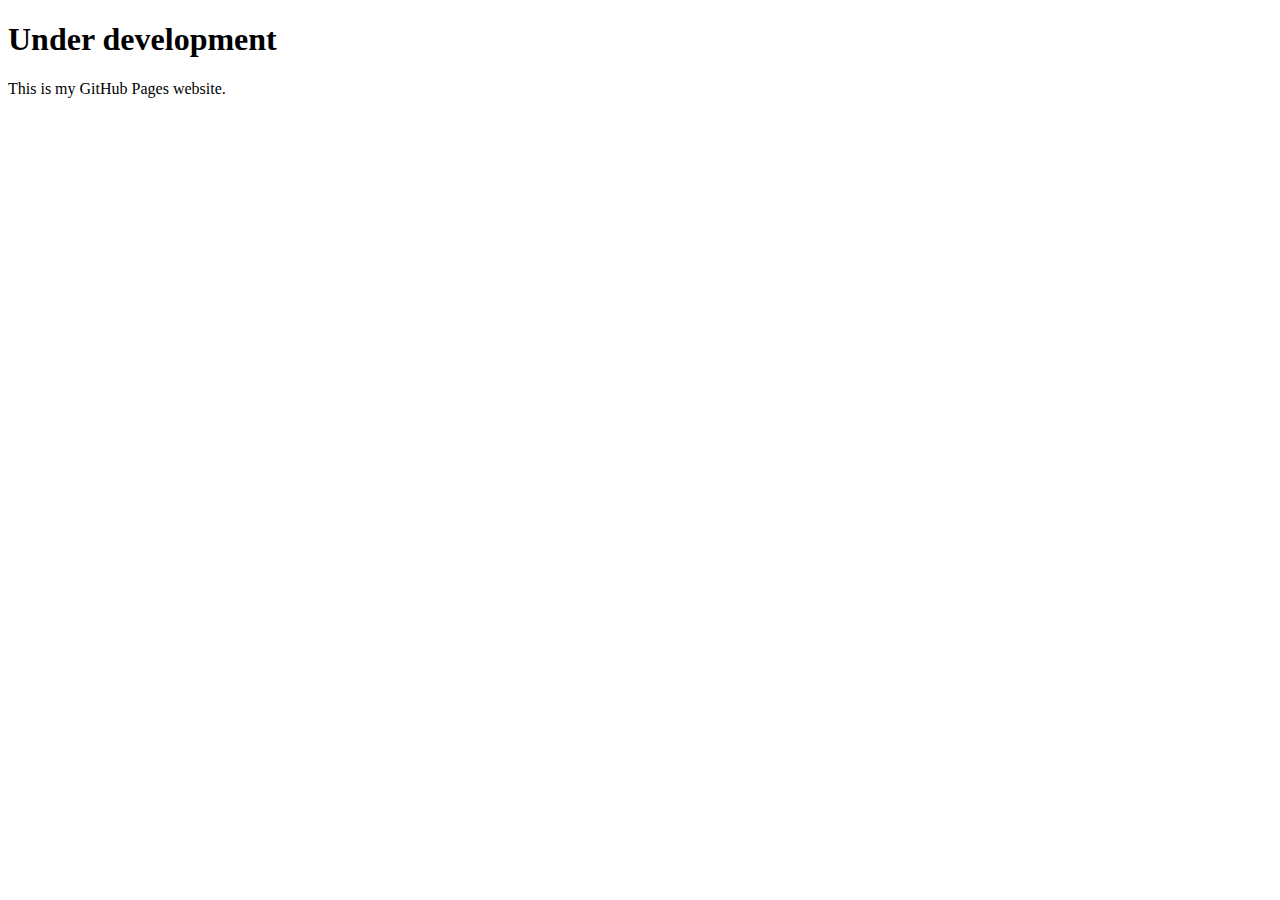
==== index.html @ 99f1e492 "Add HTML file." ====
<!DOCTYPE html>
<html lang="en">
<head>
    <meta charset="UTF-8">
    <meta name="viewport" content="width=device-width, initial-scale=1.0">
    <title>My GitHub Pages Site</title>
</head>
<body>
    <h1>Under development</h1>
    <p>This is my GitHub Pages website.</p>
</body>
</html>
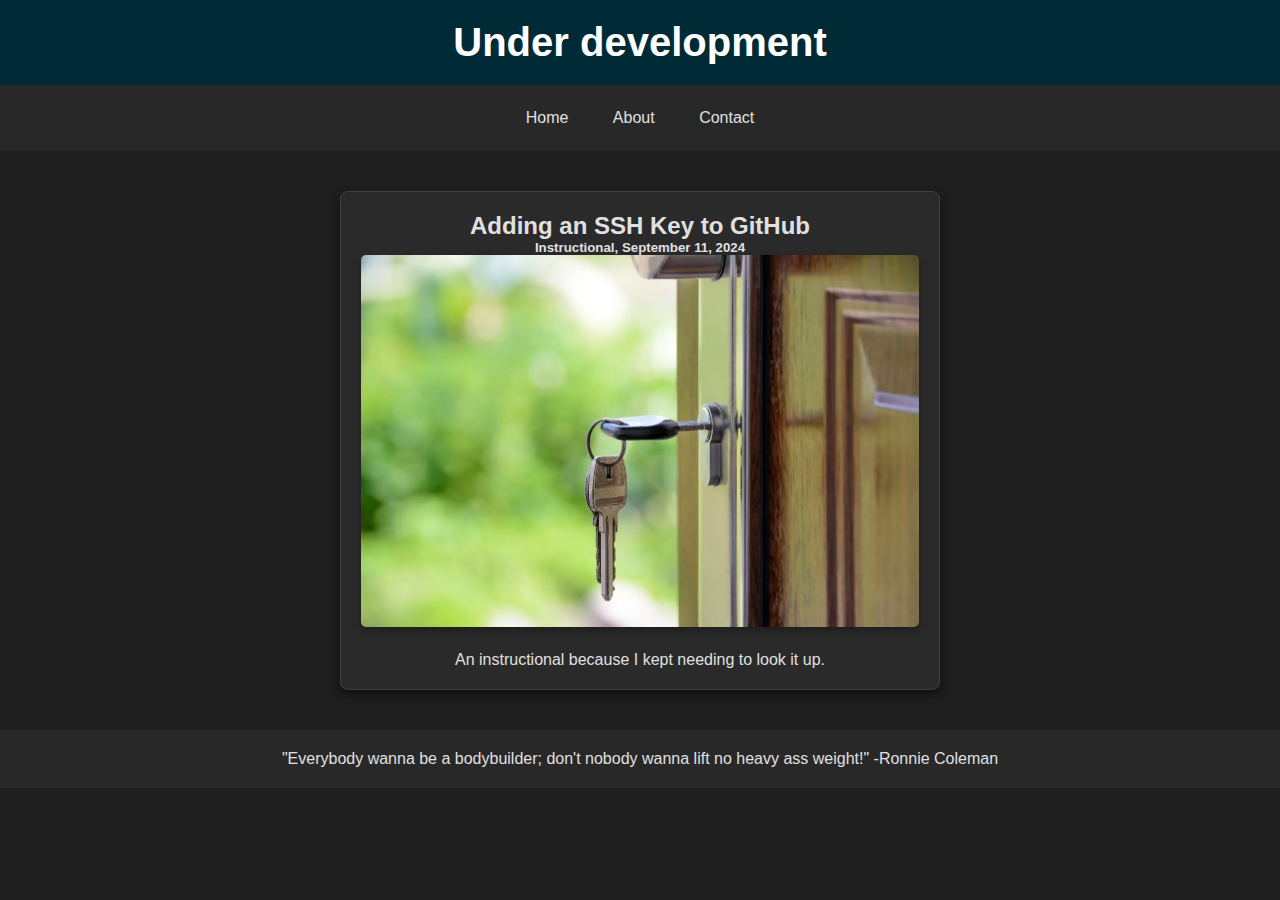
==== commit 0e02e8e4: "Added HTML, CSS, and first article." ====
--- a/index.html
+++ b/index.html
@@ -3,11 +3,32 @@
 <head>
     <meta charset="UTF-8">
     <meta name="viewport" content="width=device-width, initial-scale=1.0">
-    <title>My GitHub Pages Site</title>
+    <title>Dark Theme Webpage</title>
+    <link rel="stylesheet" href="css/styles.css">
 </head>
 <body>
-    <h1>Under development</h1>
-    <p>This is my GitHub Pages website.</p>
+    <header class="header">
+        <h1>Under development</h1>
+    </header>
+    <nav class="topnav">
+        <a href="#home">Home</a>
+        <a href="#about">About</a>
+        <a href="#contact">Contact</a>
+    </nav>
+    <div class="container">
+        <div class="main-content">
+            <div class="card">
+                <a href="github_instructions.md" class="card-link">
+                    <h2>Adding an SSH Key to GitHub</h2>
+                    <h5>Instructional, September 11, 2024</h5>
+                    <img src="css/images/3.webp" alt="Adding an SSH Key" class="card-image">
+                </a>
+                <p>An instructional because I kept needing to look it up.</p>
+            </div>
+        </div>
+    </div>
+    <footer class="footer">
+        "Everybody wanna be a bodybuilder; don't nobody wanna lift no heavy ass weight!" -Ronnie Coleman
+    </footer>
 </body>
 </html>
-
--- a/css/styles.css
+++ b/css/styles.css
@@ -0,0 +1,105 @@
+/* Basic Reset */
+* {
+    box-sizing: border-box;
+    margin: 0;
+    padding: 0;
+}
+
+body {
+    font-family: Arial, sans-serif;
+    background-color: #1e1e1e; /* Dark background color */
+    color: #e0e0e0; /* Light grey text for contrast */
+    text-align: center; /* Center-align text by default */
+}
+
+.header {
+    background-color: #002b36; /* Darker cobalt blue */
+    color: #ffffff; /* White text */
+    padding: 20px;
+}
+
+.header h1 {
+    font-size: 2.5em;
+    margin: 0;
+}
+
+.topnav {
+    background-color: #282828; /* Very dark grey */
+    overflow: hidden;
+    padding: 10px 0;
+}
+
+.topnav a {
+    color: #e0e0e0; /* Light grey text */
+    text-decoration: none;
+    padding: 14px 20px;
+    display: inline-block;
+}
+
+.topnav a:hover {
+    background-color: #002b36; /* Darker cobalt blue */
+    color: #ff6f61; /* Coral highlight */
+}
+
+.container {
+    max-width: 1200px;
+    margin: 20px auto;
+    padding: 0 20px;
+}
+
+.main-content {
+    display: flex;
+    justify-content: center;
+}
+
+.card {
+    background-color: #2a2a2a; /* Dark grey background for the card */
+    border: 1px solid #404040; /* Slightly lighter grey border */
+    border-radius: 8px;
+    padding: 20px;
+    margin: 20px;
+    max-width: 600px;
+    box-shadow: 0 4px 8px rgba(0, 0, 0, 0.5); /* Darker shadow for more depth */
+}
+
+.card-link {
+    text-decoration: none; /* Remove underline from the link */
+    color: inherit; /* Use the text color defined for the card */
+}
+
+.card-link:hover {
+    opacity: 0.8; /* Slightly reduce opacity on hover */
+}
+
+.card-image {
+    width: 100%;
+    height: auto;
+    border-radius: 5px;
+    margin-bottom: 20px;
+    /* Optionally add some box-shadow for effect */
+    box-shadow: 0 4px 8px rgba(0, 0, 0, 0.3);
+}
+
+.footer {
+    background-color: #282828; /* Very dark grey */
+    color: #e0e0e0; /* Light grey text */
+    padding: 20px;
+    margin-top: 20px;
+    text-align: center;
+}
+
+/* Responsive layout - when the screen is less than 800px wide, make the two columns stack on top of each other instead of next to each other */
+@media screen and (max-width: 800px) {
+    .leftcolumn, .rightcolumn {   
+        width: 100%;
+        padding: 0;
+    }
+}
+
+/* Responsive layout - when the screen is less than 400px wide, make the navigation links stack on top of each other instead of next to each other */
+@media screen and (max-width: 400px) {
+    .topnav a {
+        float: none;
+        width: 100%;
+    }
+}
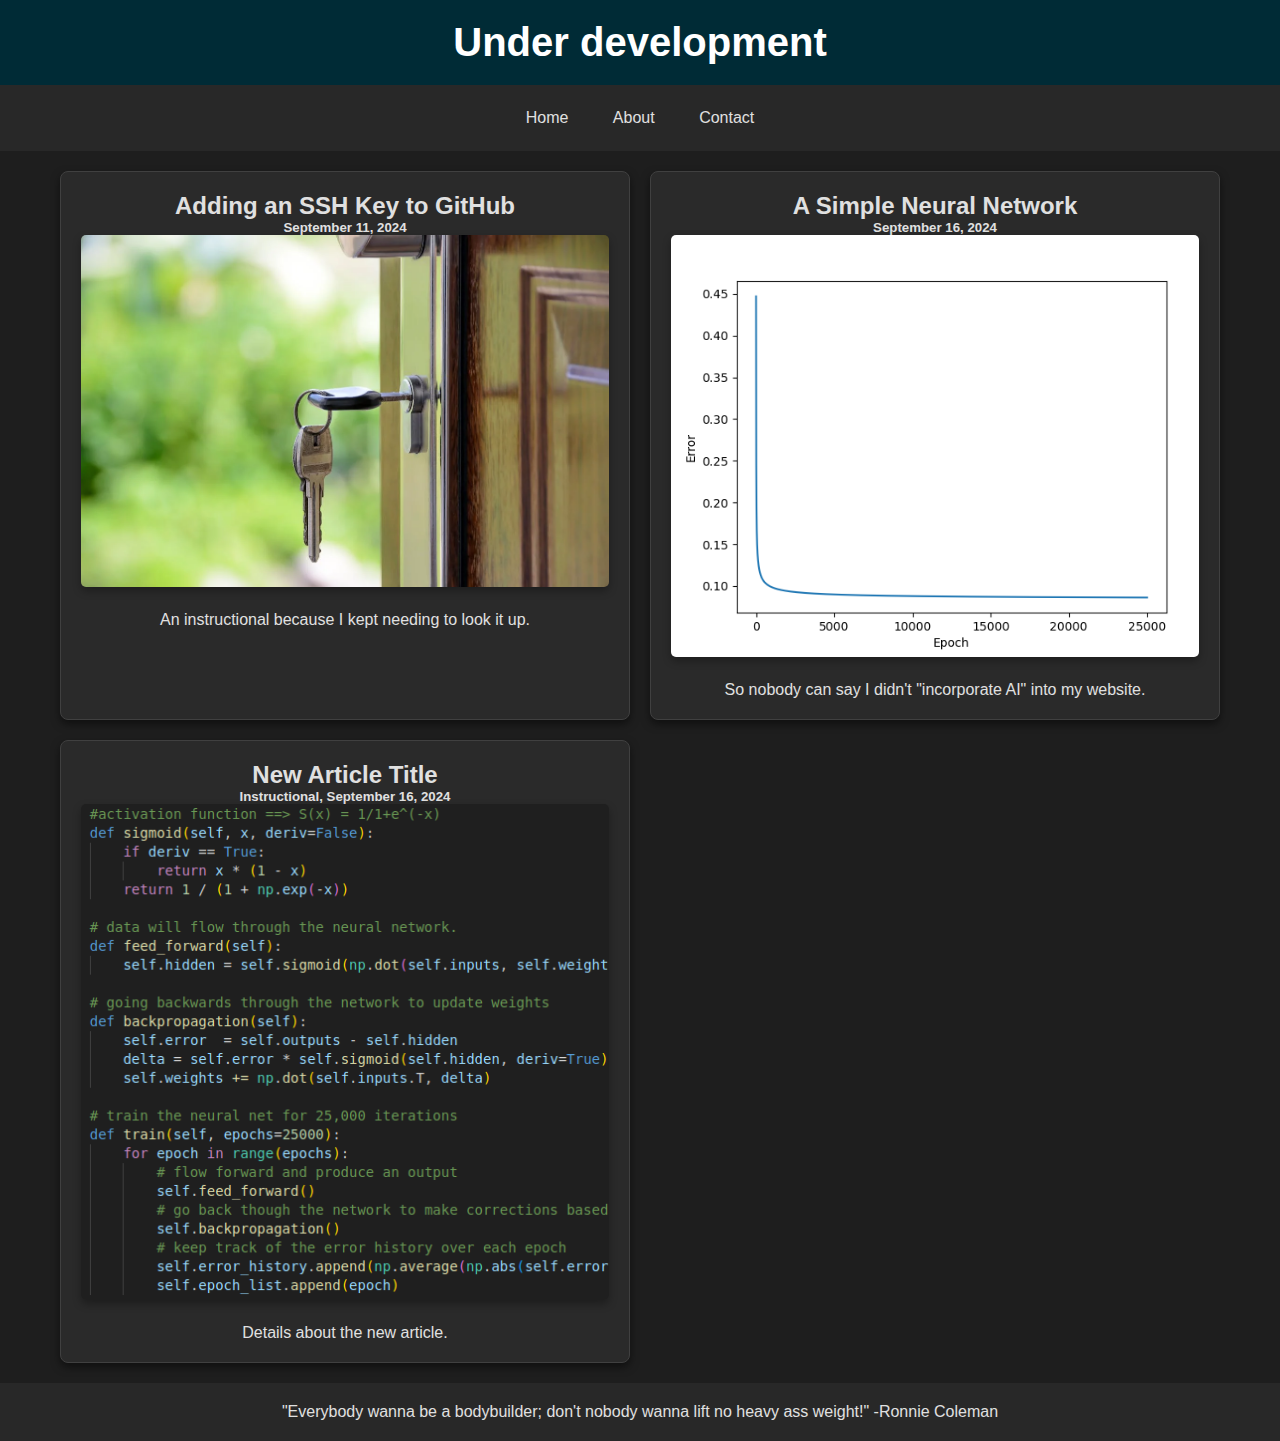
==== commit 8ab5840b: "Added neural network article, divided home and article page css." ====
--- a/index.html
+++ b/index.html
@@ -3,27 +3,46 @@
 <head>
     <meta charset="UTF-8">
     <meta name="viewport" content="width=device-width, initial-scale=1.0">
-    <title>Dark Theme Webpage</title>
-    <link rel="stylesheet" href="css/styles.css">
+    <title>d-hell</title>
+    <link rel="stylesheet" href="css/home.css">
 </head>
 <body>
     <header class="header">
         <h1>Under development</h1>
     </header>
     <nav class="topnav">
-        <a href="#home">Home</a>
+        <a href="index.html">Home</a>
         <a href="#about">About</a>
         <a href="#contact">Contact</a>
     </nav>
     <div class="container">
         <div class="main-content">
+            
             <div class="card">
-                <a href="github_instructions.md" class="card-link">
+                <a href="add_ssh.html" class="card-link">
                     <h2>Adding an SSH Key to GitHub</h2>
-                    <h5>Instructional, September 11, 2024</h5>
+                    <h5>September 11, 2024</h5>
                     <img src="css/images/3.webp" alt="Adding an SSH Key" class="card-image">
                 </a>
                 <p>An instructional because I kept needing to look it up.</p>
+            </div>
+            
+            <div class="card">
+                <a href="neuralnetwork.html" class="card-link">
+                    <h2>A Simple Neural Network</h2>
+                    <h5>September 16, 2024</h5>
+                    <img src="css/images/1.png" alt="New Article Image" class="card-image">
+                </a>
+                <p>So nobody can say I didn't "incorporate AI" into my website.</p>
+            </div>
+
+            <div class="card">
+                <a href="newpage.md" class="card-link">
+                    <h2>New Article Title</h2>
+                    <h5>Instructional, September 16, 2024</h5>
+                    <img src="css/images/2.png" alt="New Article Image" class="card-image">
+                </a>
+                <p>Details about the new article.</p>
             </div>
         </div>
     </div>
--- a/css/home.css
+++ b/css/home.css
@@ -0,0 +1,107 @@
+/* home.css */
+
+/* Basic Reset */
+* {
+    box-sizing: border-box;
+    margin: 0;
+    padding: 0;
+}
+
+body {
+    font-family: Arial, sans-serif;
+    background-color: #1e1e1e; /* Dark background color */
+    color: #e0e0e0; /* Light grey text for contrast */
+    text-align: center; /* Center-align text by default */
+}
+
+.header {
+    background-color: #002b36; /* Darker cobalt blue */
+    color: #ffffff; /* White text */
+    padding: 20px;
+}
+
+.header h1 {
+    font-size: 2.5em;
+    margin: 0;
+}
+
+.topnav {
+    background-color: #282828; /* Very dark grey */
+    overflow: hidden;
+    padding: 10px 0;
+}
+
+.topnav a {
+    color: #e0e0e0; /* Light grey text */
+    text-decoration: none;
+    padding: 14px 20px;
+    display: inline-block;
+}
+
+.topnav a:hover {
+    background-color: #002b36; /* Darker cobalt blue */
+    color: #ff6f61; /* Coral highlight */
+}
+
+.container {
+    max-width: 1200px;
+    margin: 20px auto;
+    padding: 0 20px;
+}
+
+.main-content {
+    display: grid;
+    grid-template-columns: repeat(2, 1fr); /* Two columns */
+    gap: 20px; /* Gap between cards */
+    justify-content: center; /* Center the grid items */
+}
+
+/* Card styles */
+.card {
+    background-color: #2a2a2a; /* Dark grey background for the card */
+    border: 1px solid #404040; /* Slightly lighter grey border */
+    border-radius: 8px;
+    padding: 20px;
+    max-width: 100%; /* Ensure card takes full width in grid */
+    box-shadow: 0 4px 8px rgba(0, 0, 0, 0.5); /* Darker shadow for more depth */
+}
+
+.card-link {
+    text-decoration: none; /* Remove underline from the link */
+    color: inherit; /* Use the text color defined for the card */
+}
+
+.card-link:hover {
+    opacity: 0.8; /* Slightly reduce opacity on hover */
+}
+
+.card-image {
+    width: 100%;
+    height: auto;
+    border-radius: 5px;
+    margin-bottom: 20px;
+    box-shadow: 0 4px 8px rgba(0, 0, 0, 0.3);
+}
+
+.footer {
+    background-color: #282828; /* Very dark grey */
+    color: #e0e0e0; /* Light grey text */
+    padding: 20px;
+    margin-top: 20px;
+    text-align: center;
+}
+
+/* Responsive layout - switch to a single column layout on screens smaller than 800px */
+@media screen and (max-width: 800px) {
+    .main-content {
+        grid-template-columns: 1fr; /* Single column layout */
+    }
+}
+
+/* Responsive layout - when the screen is less than 400px wide, make the navigation links stack on top of each other instead of next to each other */
+@media screen and (max-width: 400px) {
+    .topnav a {
+        float: none;
+        width: 100%;
+    }
+}
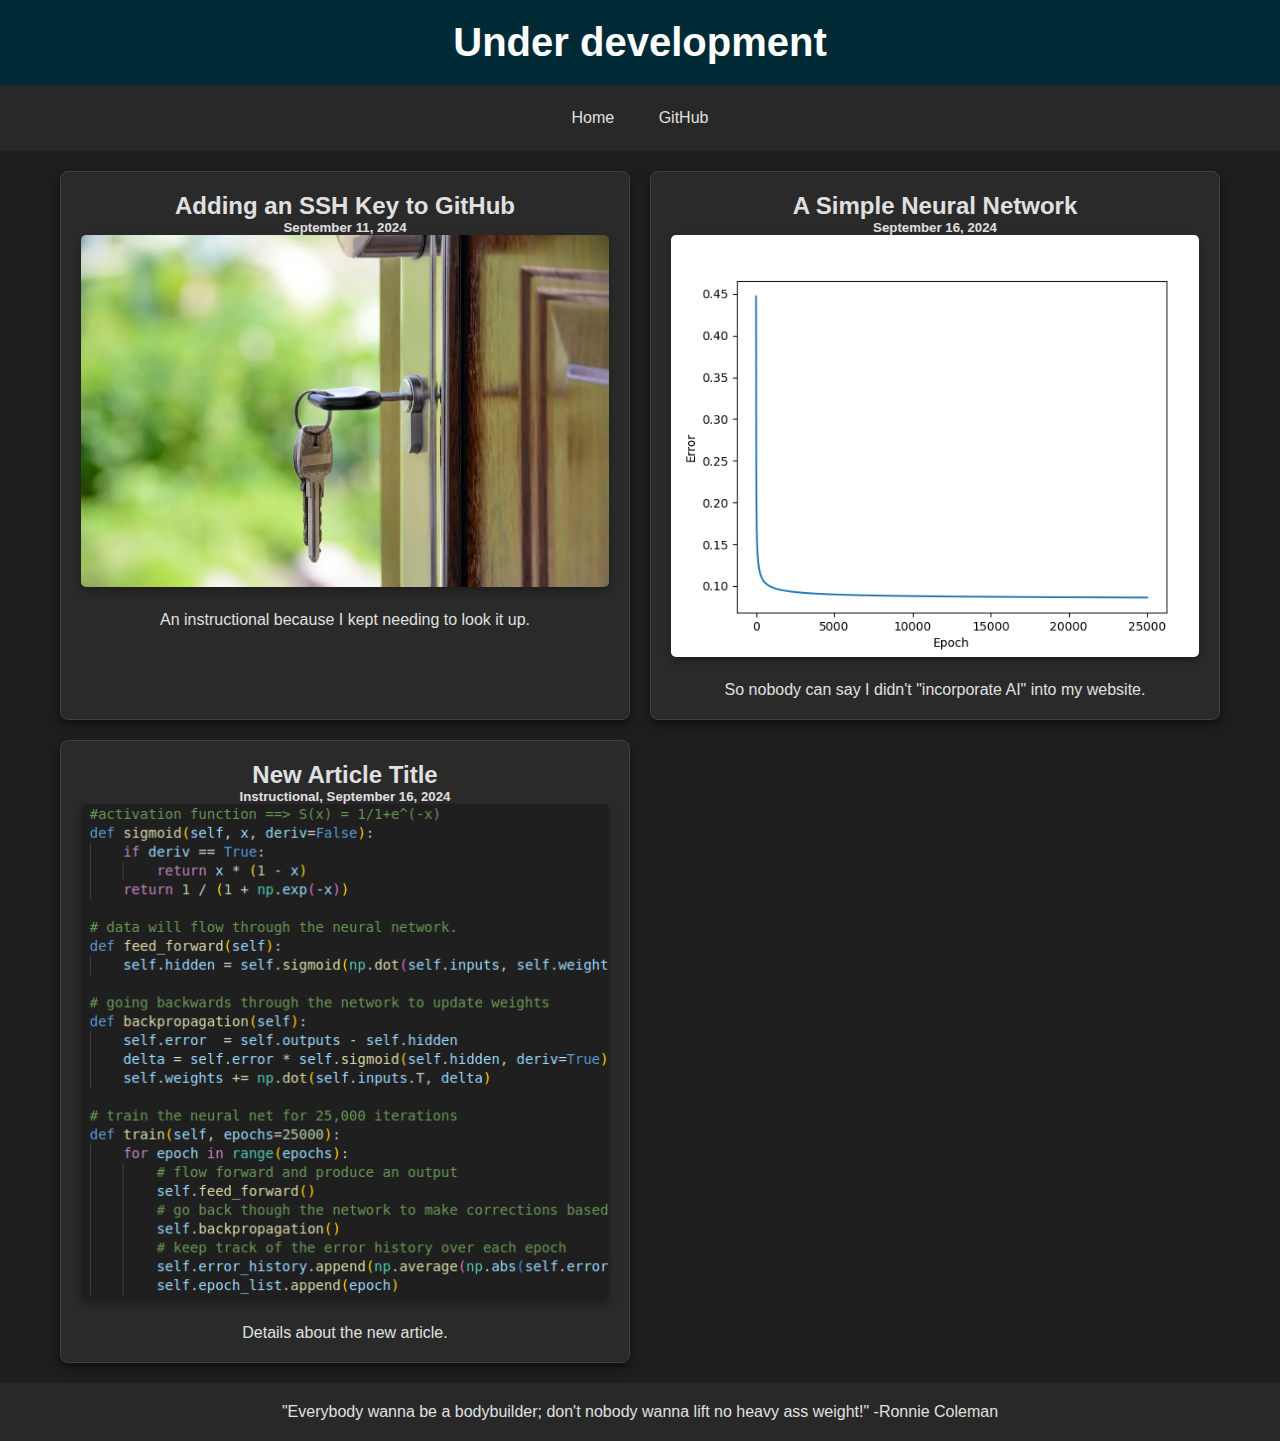
==== commit 28741e74: "home banner links to github" ====
--- a/index.html
+++ b/index.html
@@ -12,8 +12,7 @@
     </header>
     <nav class="topnav">
         <a href="index.html">Home</a>
-        <a href="#about">About</a>
-        <a href="#contact">Contact</a>
+        <a href="https://github.com/d-hell">GitHub</a>
     </nav>
     <div class="container">
         <div class="main-content">
